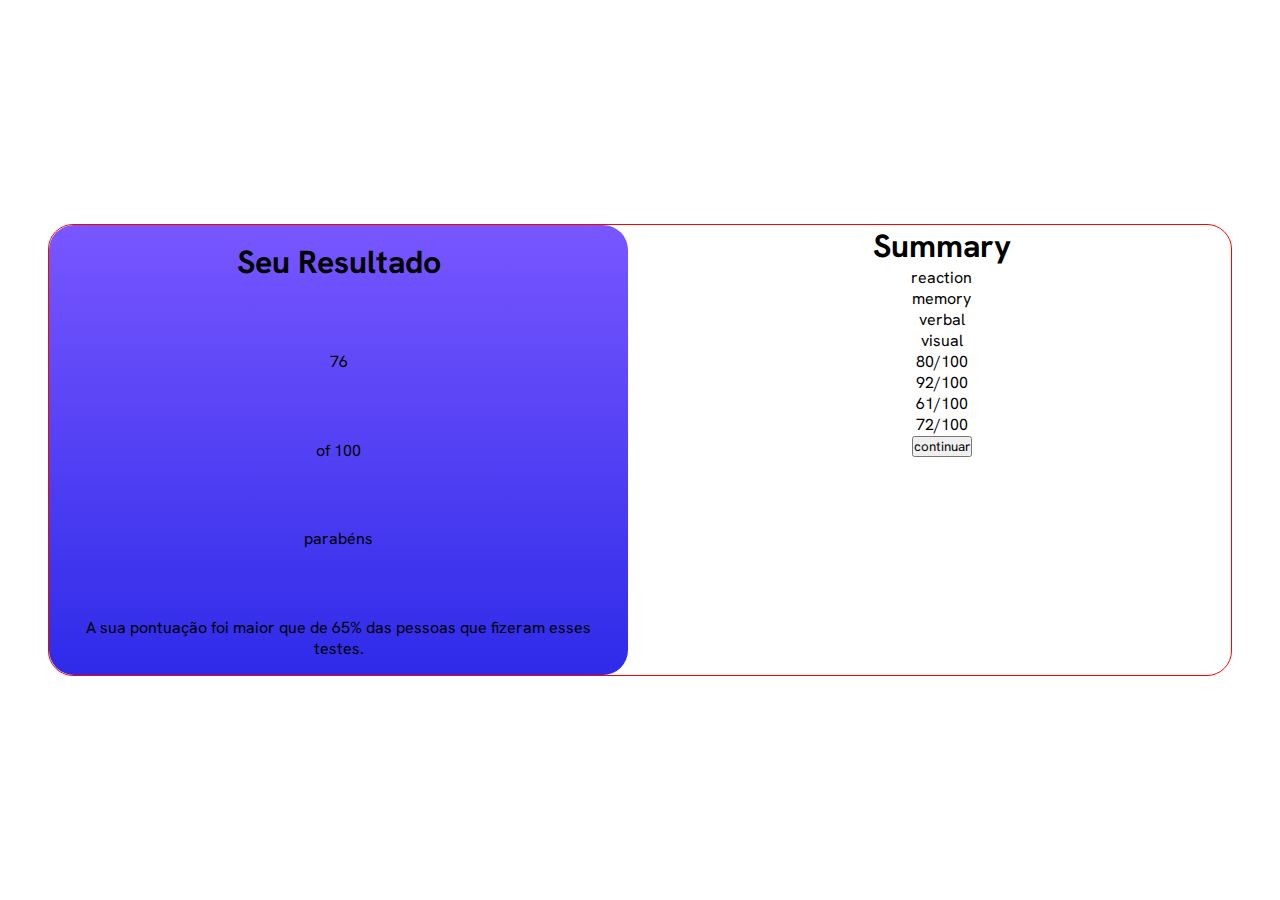
==== index.html @ 02341a45 "primeiro commit" ====
<!DOCTYPE html>
<html lang="pt-br">


<head>
    <meta charset="UTF-8">
    <meta name="viewport" content="width=device-width, initial-scale=1.0">
    <title>Results Card</title>
    <link rel="stylesheet" href="style.css">
    <link rel="preconnect" href="https://fonts.googleapis.com">
    <link rel="preconnect" href="https://fonts.gstatic.com" crossorigin>
    <link href="https://fonts.googleapis.com/css2?family=Hanken+Grotesk:wght@500;700;800&display=swap" rel="stylesheet">

</head>

<body>
    <container>
        <div class="user-result">
            <h1>Seu Resultado</h1>
            <p class="number">76</p>
            <p class="number2">of 100</p>
            <p class="compliment">parabéns</p>
            <p class="description">A sua pontuação foi maior que de 65% das pessoas que fizeram esses testes.</p>

        </div>

        <div class="summary">
            <h1 class="title">Summary</h1>
                <div class="table">
                    <div class="table-results">
                        <p class="reaction">reaction</p>
                        <p class="memory">memory</p>
                        <p class="verbal">verbal</p>
                        <p class="visual">visual</p>
                    </div>
                    <div class="table-numbers">
                        <p class="reaction-number">80/100</p>
                        <p class="memory-number">92/100</p>
                        <p class="verbal-number">61/100</p>
                        <p class="visual-number">72/100</p>

                    </div>
                </div>
                <button>continuar</button>
        </div>

    </container>
    
    
</body>
</html>
---- style.css ----
*{
    padding: 0;
    margin: 0;
    box-sizing: border-box;
    font-family: 'Hanken Grotesk', sans-serif;
}
body{
    width: 100%;
    min-height: 100vh;
    display: flex;
    justify-content: center;
    align-items: center;
}
container{
    display: grid;
    grid-template-columns: 1fr 1fr;
    grid-gap:1.5em;
    text-align: center;
    margin: 3em;
    border: 1px solid red;
    border-radius: 25px;
    
    
}
.user-result{
    background:linear-gradient(hsl(252, 100%, 67%), hsl(241, 81%, 54%));
    border-radius: 25px;
    padding: 1em;
    height: 50vh;
    display: flex;
    flex-flow: column;
    align-items: center;
    justify-content: space-between;

}
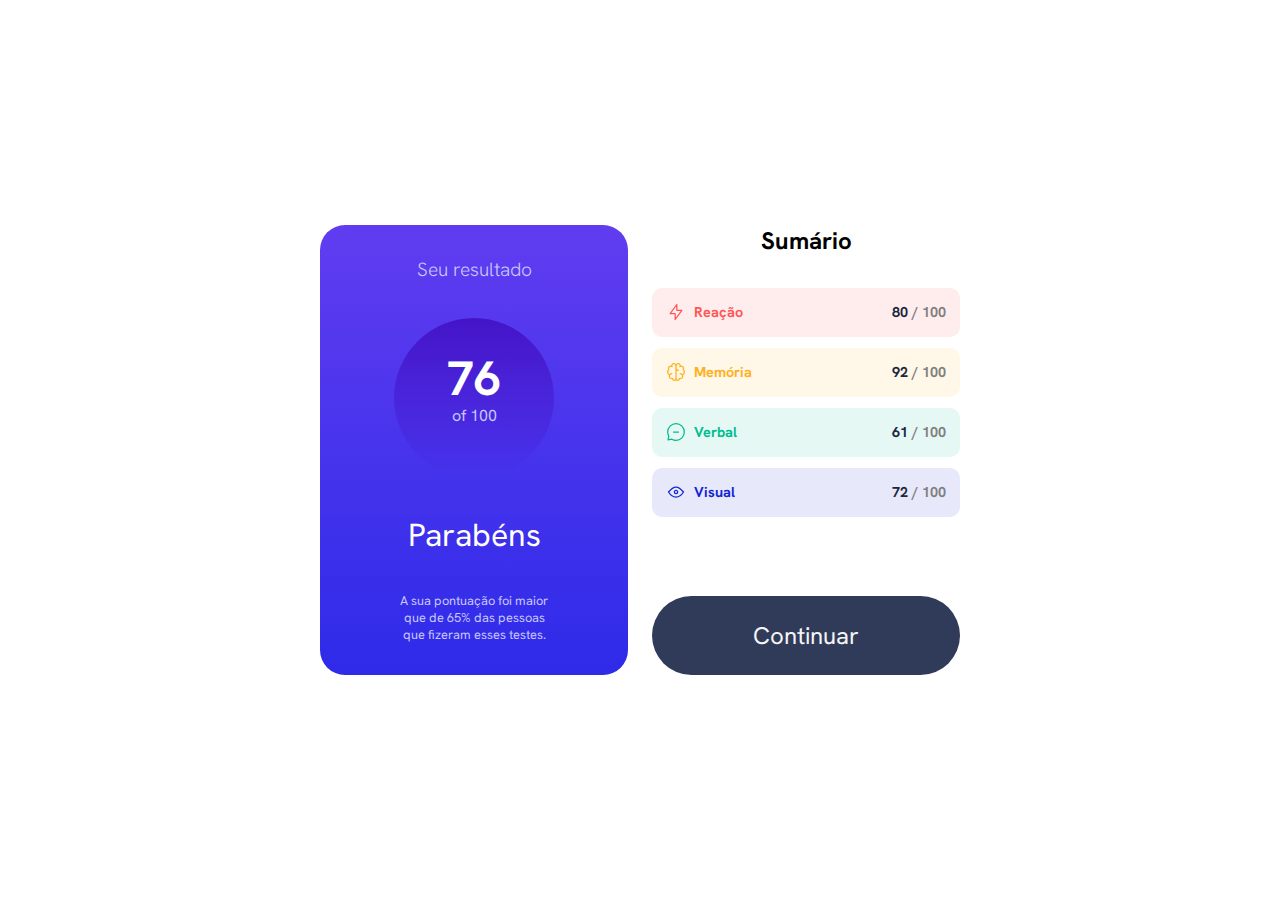
==== commit 13b91236: "projeto finalizado" ====
--- a/index.html
+++ b/index.html
@@ -16,32 +16,37 @@
 <body>
     <container>
         <div class="user-result">
-            <h1>Seu Resultado</h1>
-            <p class="number">76</p>
-            <p class="number2">of 100</p>
-            <p class="compliment">parabéns</p>
-            <p class="description">A sua pontuação foi maior que de 65% das pessoas que fizeram esses testes.</p>
+            <h1 class="result">Seu resultado</h1>
+            <div class="number-circle">
+                <p class="number">76</p>
+                <p class="number2">of 100</p>
+            </div>
+                <p class="compliment">parabéns</p>
+                <p class="description">A sua pontuação foi maior que de 65% das pessoas que fizeram esses testes.</p>
 
         </div>
 
         <div class="summary">
-            <h1 class="title">Summary</h1>
+            <h1 class="title">Sumário</h1>
                 <div class="table">
-                    <div class="table-results">
-                        <p class="reaction">reaction</p>
-                        <p class="memory">memory</p>
-                        <p class="verbal">verbal</p>
-                        <p class="visual">visual</p>
-                    </div>
-                    <div class="table-numbers">
-                        <p class="reaction-number">80/100</p>
-                        <p class="memory-number">92/100</p>
-                        <p class="verbal-number">61/100</p>
-                        <p class="visual-number">72/100</p>
-
-                    </div>
+                        <div class="reaction">
+                            <p class="reaction-title"><img src="./assets/icon-reaction.svg" alt="">reação</p>
+                            <p class="reaction-number">80 <span style="color:grey";>/ 100</span></p>
+                        </div>
+                        <div class="memory">
+                            <p class="memory-title"><img src="./assets/icon-memory.svg" alt="">memória</p>
+                            <p class="memory-number">92 <span style="color:grey";>/ 100</span></p>
+                        </div>
+                        <div class="verbal">
+                            <p class="verbal-title"><img src="./assets/icon-verbal.svg" alt="">verbal</p>
+                            <p class="verbal-number">61 <span style="color:grey";>/ 100</span></p>
+                        </div>
+                        <div class="visual">
+                            <p class="visual-title"><img src="./assets/icon-visual.svg" alt="">visual</p>
+                            <p class="visual-number">72 <span style="color:grey";>/ 100</span></p>
+                        </div>
                 </div>
-                <button>continuar</button>
+                <button class="button">Continuar</button>
         </div>
 
     </container>
--- a/style.css
+++ b/style.css
@@ -10,26 +10,150 @@
     display: flex;
     justify-content: center;
     align-items: center;
+    text-transform: capitalize;
 }
 container{
+    width: 50%;
     display: grid;
     grid-template-columns: 1fr 1fr;
     grid-gap:1.5em;
     text-align: center;
     margin: 3em;
-    border: 1px solid red;
     border-radius: 25px;
     
     
 }
 .user-result{
-    background:linear-gradient(hsl(252, 100%, 67%), hsl(241, 81%, 54%));
+    background:linear-gradient(hsl(252, 86%, 59%), hsl(241, 81%, 54%));
+    color:white;
     border-radius: 25px;
-    padding: 1em;
+    padding: 2em 1em;
     height: 50vh;
     display: flex;
     flex-flow: column;
     align-items: center;
     justify-content: space-between;
+    word-wrap: break-word;
+    
 
+}
+.number{
+    font-size: 3em;
+    font-weight: 700;
+}
+.number2, .description ,.result{
+    text-transform: none;
+}
+.number-circle{
+    display: flex;
+    flex-flow: column;
+    background:linear-gradient(rgb(68, 20, 200), hsla(241, 72%, 46%, 0));
+    width: 10rem;
+    height: 10rem;
+    border-radius: 50%;
+    justify-content: center;
+    line-height: 2.3em;
+    
+}
+.result{
+    font-size: 1.2em;
+    font-weight: 300;
+}
+.compliment{
+    font-size: 2em;
+    
+
+}
+.description{
+    font-size: .8em;
+    padding: 0 5em
+}
+.result, .description, .number2{
+    color: hsl(241, 100%, 89%);
+}
+
+.summary{
+    display: flex;
+    flex-direction: column;
+    gap: 2em;
+}
+.title{
+    font-size: 1.5em;
+}
+.table{
+    display: flex;
+    flex-direction: column;
+    gap: .7em;
+}
+.reaction, .memory,.verbal,.visual{
+    display: flex;
+    justify-content: space-between;
+    align-items: center;
+    font-size: .9rem;
+    padding: 1em;
+    font-weight: 700;
+    border-radius: 10px;
+    
+  
+}
+.reaction{
+    background-color: hsla(0, 100%, 67%, 0.108)
+}
+.memory{
+    background-color: hsl(39, 100%, 56%, .1);
+}
+.verbal{
+    background-color: hsl(166, 100%, 37%, .1);
+}
+.visual{
+    background-color:hsl(234, 85%, 45%, .1) ;
+}
+.reaction-title, .memory-title, .verbal-title, .visual-title{
+    display: flex;
+    align-items: center;
+    margin-right: 1rem;
+    
+}
+.reaction-title img , .memory-title img, .verbal-title img, .visual-title img{
+    margin-right: .5rem;
+}
+.reaction-title{
+    color: hsl(0, 100%, 67%);
+}
+.memory-title{
+   color:hsl(39, 100%, 56%);
+}
+.verbal-title{
+    color: hsl(166, 100%, 37%);
+}
+.visual-title{
+    color: hsl(234, 85%, 45%);
+}
+.reaction-number, .memory-number, .verbal-number, .visual-number{
+    color: hsl(225, 31%, 18%);
+    font-weight: 700;
+}
+
+.button{
+    border: none;
+    background-color: hsl(224, 30%, 27%);
+    color:whitesmoke;
+    padding: 1em;
+    font-size: 1.5rem;
+    margin-top: auto;
+    border-radius: 50px;
+    cursor:pointer;
+}
+.button:hover{
+    background:linear-gradient(hsl(252, 86%, 59%), hsl(241, 81%, 54%));
+}
+
+
+
+@media (max-width: 768px) {
+    container {
+        grid-template-columns: 1fr;
+        justify-items: center; 
+        align-items: center;
+    }
 }